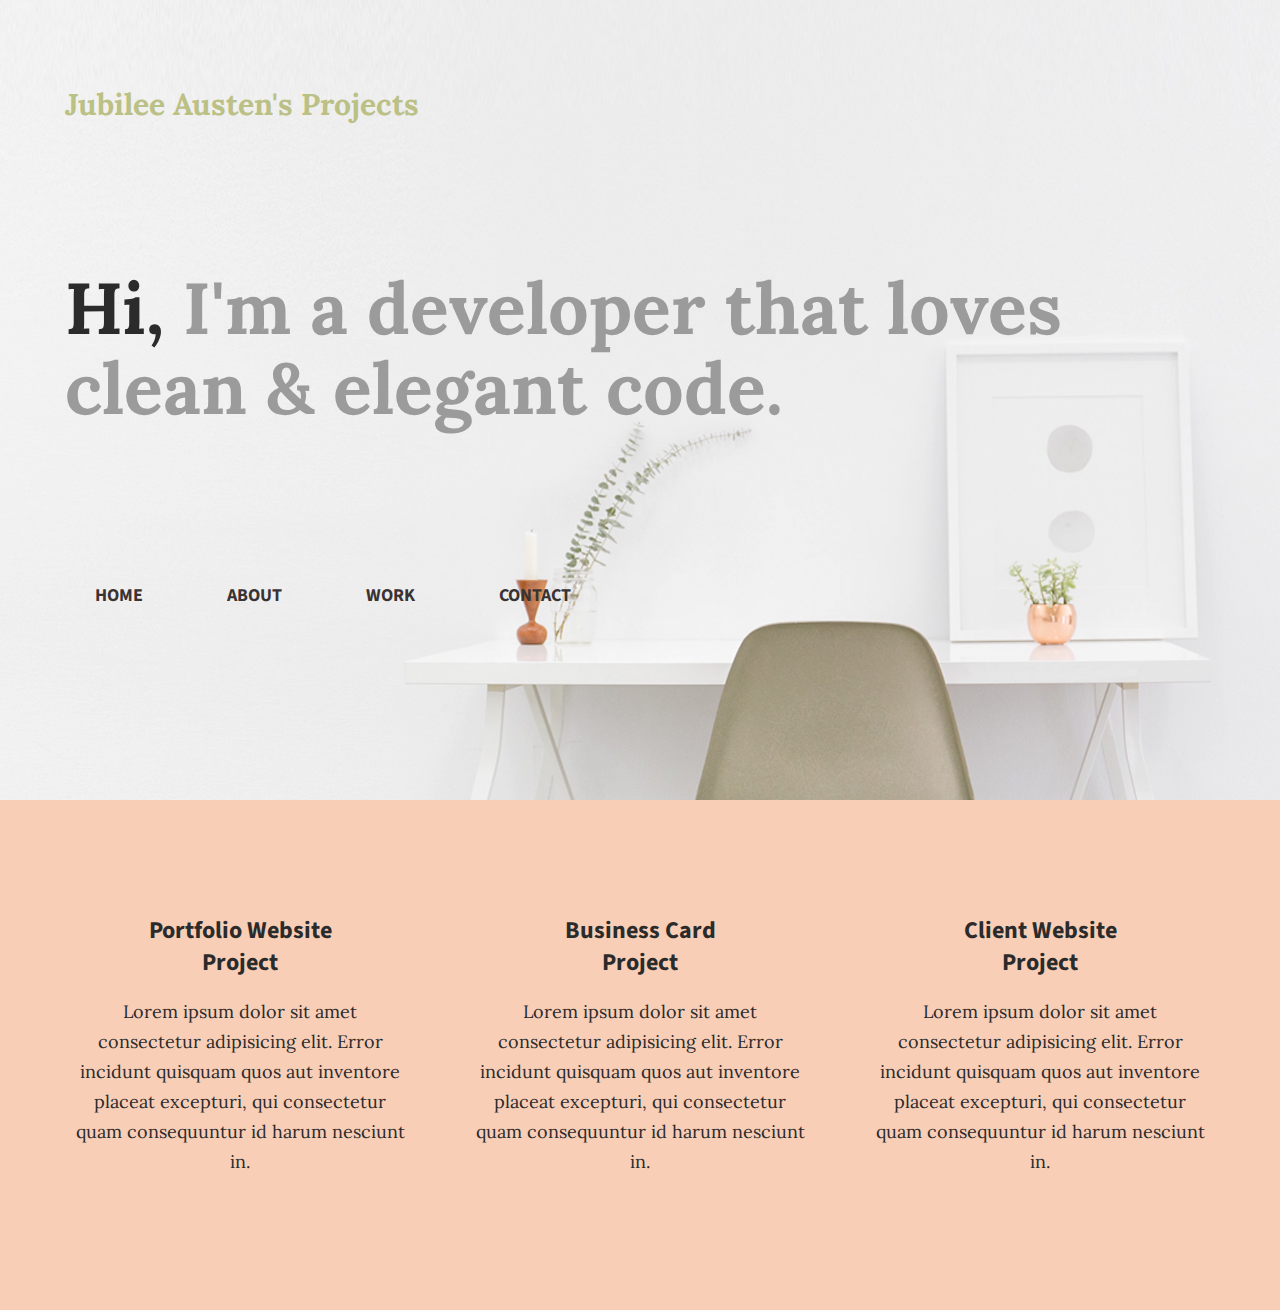
==== work/index.html @ 9075e857 "add a work-page and styles for page" ====
<!DOCTYPE html>
<html lang="en">
  <head>
    <meta charset="UTF-8" />
    <meta http-equiv="X-UA-Compatible" content="IE=edge" />
    <meta name="viewport" content="width=device-width, initial-scale=1.0" />
    <title>Projects' Page</title>
    <link rel="stylesheet" href="../css/main.css" />
    <link rel="stylesheet" href="../css/normalize.css" />
    <link
      href="https://fonts.googleapis.com/css?family=Source+Sans+Pro:400,700"
      rel="stylesheet"
      type="text/css"
    />
    <link rel="preconnect" href="https://fonts.googleapis.com" />
    <link rel="preconnect" href="https://fonts.gstatic.com" crossorigin />
    <link
      href="https://fonts.googleapis.com/css2?family=Lora:wght@400;700&family=Maven+Pro:wght@400;500&family=Mulish:ital,wght@0,200;0,300;0,400;0,500;0,600;0,800;0,900;1,200;1,300;1,400;1,500;1,600;1,700;1,800;1,900&family=Shizuru&display=swap"
      rel="stylesheet"
    />
  </head>
  <body class="container">
    <header>
      <div class="full-width">
        <div class="half-width">
          <h1>Jubilee Austen's Projects</h1>
          <h2>
            <span>Hi,</span> I'm a developer that loves clean &amp; elegant
            code.
          </h2>
        </div>
          <nav>
            <ul>
              <li><a href="../index.html">Home</a></li>
              <li><a href="#about">About</a></li>
              <li><a href="#work">Work</a></li>
              <li><a href="#contact">Contact</a></li>
            </ul>
          </nav>
        </div>
      </div>
    </header>
    <main>
      <section id="work">
        <div class="full-width">
      <div class="third-width">
        <h3>Portfolio Website Project</h3>
        <p>
          Lorem ipsum dolor sit amet consectetur adipisicing elit. Error
          incidunt quisquam quos aut inventore placeat excepturi, qui
          consectetur quam consequuntur id harum nesciunt in.
        </p>
      </div>
      <div class="third-width">
        <h3>Business Card Project</h3>
        <p>
          Lorem ipsum dolor sit amet consectetur adipisicing elit. Error
          incidunt quisquam quos aut inventore placeat excepturi, qui
          consectetur quam consequuntur id harum nesciunt in.
        </p>
      </div>
      <div class="third-width">
        <h3>Client Website Project</h3>
        <p>
          Lorem ipsum dolor sit amet consectetur adipisicing elit. Error
          incidunt quisquam quos aut inventore placeat excepturi, qui
          consectetur quam consequuntur id harum nesciunt in.
        </p>
      </div>
    </div>
    </section>
    </main>
  </body>
</html>
---- css/main.css ----
/***** BASE STYLES *****/

body {
  font-family: "Source Sans Pro", sans-serif;
  color: #2b2b2b;
}

/***** GRID *****/

.full-width {
  width: 1200px;
  margin: 0 auto;
  overflow: auto;
}

.half-width {
  width: 600px;
  float: left;
}

.third-width {
  width: 400px;
  float: left;
}

/***** HEADER *****/

header {
  height: 800px;
  background: url(../img/full-background.png) no-repeat center;
  background-size: cover;
  background-position: center;
  opacity: 1;
}

header h1 {
  padding: 65px 0 65px 25px;
  font-family: Lora;
  font-size: 30px;
  color: #bbc085;
}

nav {
  float: right;
  padding: 75px 25px;
  width: 1200px;
}

nav ul {
  margin: 0;
  padding: 0;
}
nav ul li {
  display: inline-block;
  margin-right: 1px;
}
nav ul li a {
  text-transform: uppercase;
  text-decoration: none;
  font-size: 18px;
  color: #3a3333;
  padding-left: 80px;
  font-weight: bold;
  z-index: 1000;
}

header h2 {
  width: 1000px;
  clear: none;
  font-family: Lora;
  font-size: 72px;
  line-height: 80px;
  color: #9b9b9b;
  padding: 20px 0 20px 25px;
}
header h2 span {
  color: #2b2b2b;
}

/***** ABOUT *****/

#about .full-width {
  padding: 80px 0;
}

#about h2 {
  font-family: Lora;
  font-size: 36px;
  padding-left: 10px;
  color: #2b2b2b;
}

#about p {
  font-size: 21px;
  color: #7f7f7f;
  line-height: 40px;
  padding-left: 15px;
  padding-right: 55px;
}

/***** WORK *****/

#work {
  text-align: center;
  background-color: #f9ceb7;
}

#work .full-width {
  padding: 115px 0;
}

#work img {
  padding-bottom: 30px;
}

#work h3 {
  font-size: 24px;
  line-height: 32px;
  width: 48%;
  margin: 0 auto;
  color: #2b2b2b;
}

#work p {
  font-family: Lora;
  font-size: 18px;
  line-height: 30px;
  padding: 0 35px;
}

/***** CONTACT *****/

#contact {
  background-color: #ebebeb;
}

#contact .full-width {
  padding: 110px 0;
}

#contact img#contact-img {
  margin-left: 25px;
  border: 12px solid #ffffff;
}

#contact h2,
#contact #email-header,
#contact #socialmedia-header,
#contact ul {
  padding-left: 115px;
}
#contact #envelope {
  padding: 0 10px 0 115px;
}

#contact h2 {
  font-family: Lora;
  font-size: 36px;
  line-height: 44px;
}
#contact #email-header {
  font-size: 32px;
  font-weight: 400;
  line-height: 44px;
  margin: -30px 0 5px 0;
}
#contact #socialmedia-header {
  font-weight: 700;
  font-size: 29px;
  line-height: 44px;
  margin: 40px 0 0 0;
}
#contact a {
  text-decoration: none;
  color: #c49075;
  font-weight: 700;
  font-size: 28px;
}

#contact ul {
  list-style: none;
}
#contact ul li {
  display: inline-block;
}
#contact ul img {
  padding-right: 48px;
}
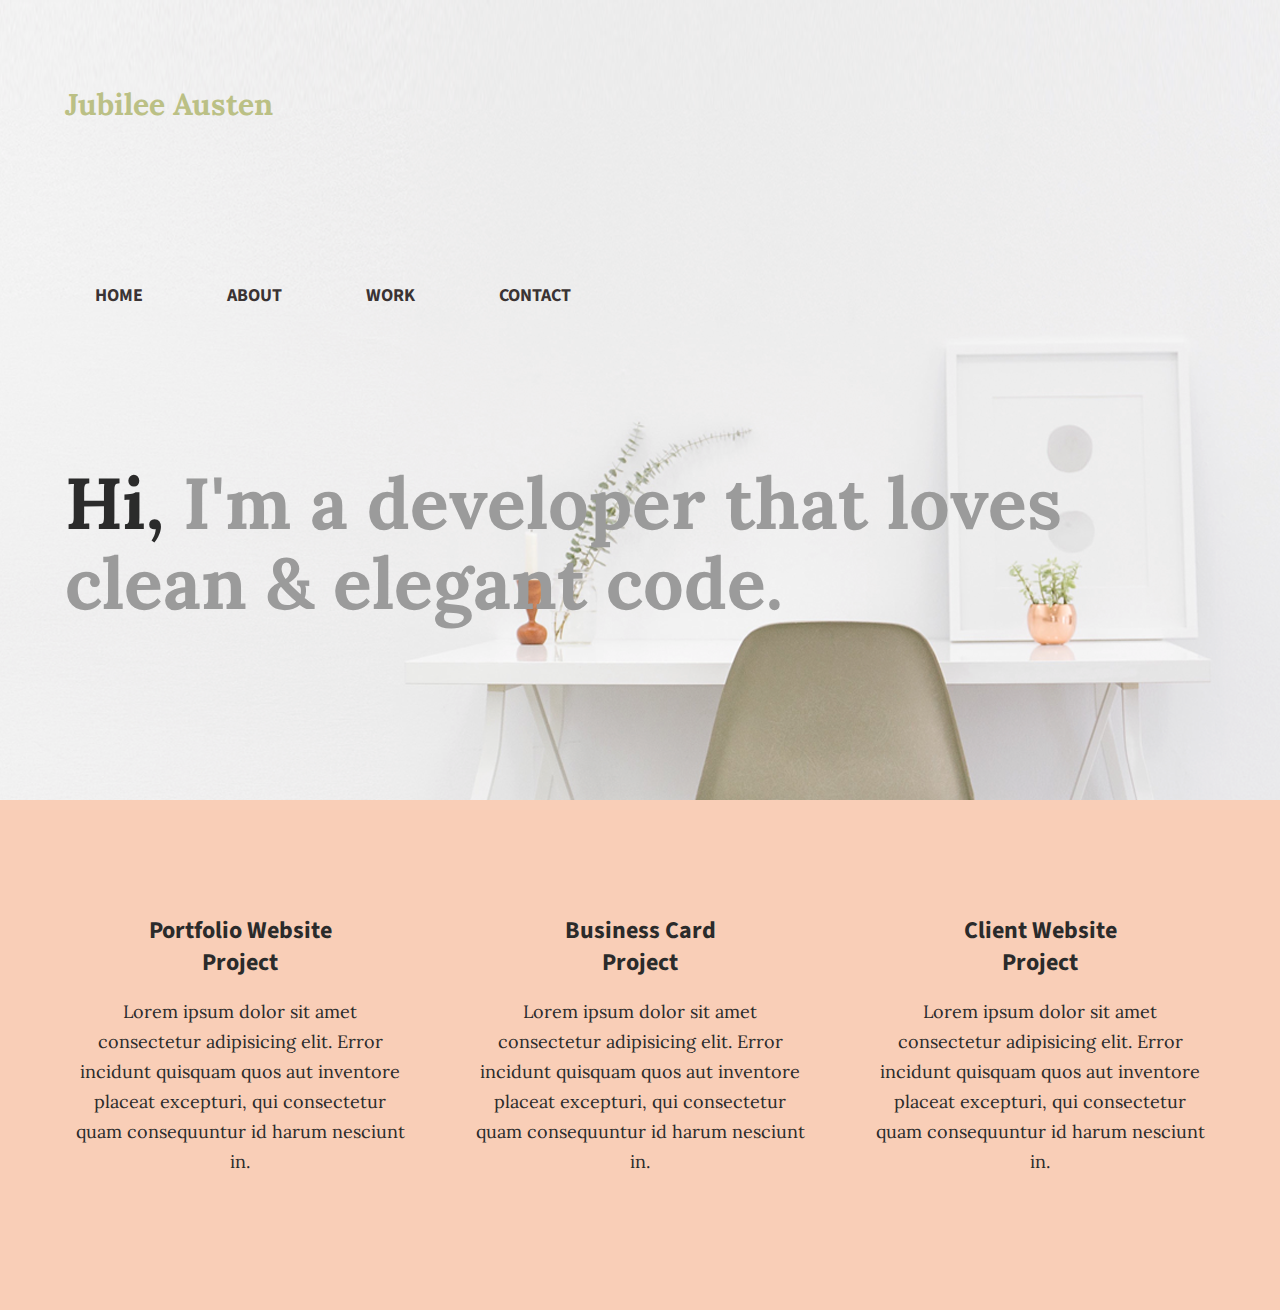
==== commit f54999ba: "add more styles to navbar" ====
--- a/work/index.html
+++ b/work/index.html
@@ -22,13 +22,8 @@
   <body class="container">
     <header>
       <div class="full-width">
-        <div class="half-width">
-          <h1>Jubilee Austen's Projects</h1>
-          <h2>
-            <span>Hi,</span> I'm a developer that loves clean &amp; elegant
-            code.
-          </h2>
-        </div>
+        <div>
+          <h1>Jubilee Austen</h1>
           <nav>
             <ul>
               <li><a href="../index.html">Home</a></li>
@@ -38,37 +33,43 @@
             </ul>
           </nav>
         </div>
+        <div class="full-width">
+          <h2>
+            <span>Hi,</span> I'm a developer that loves clean &amp; elegant
+            code.
+          </h2>
+        </div>
       </div>
     </header>
     <main>
       <section id="work">
         <div class="full-width">
-      <div class="third-width">
-        <h3>Portfolio Website Project</h3>
-        <p>
-          Lorem ipsum dolor sit amet consectetur adipisicing elit. Error
-          incidunt quisquam quos aut inventore placeat excepturi, qui
-          consectetur quam consequuntur id harum nesciunt in.
-        </p>
-      </div>
-      <div class="third-width">
-        <h3>Business Card Project</h3>
-        <p>
-          Lorem ipsum dolor sit amet consectetur adipisicing elit. Error
-          incidunt quisquam quos aut inventore placeat excepturi, qui
-          consectetur quam consequuntur id harum nesciunt in.
-        </p>
-      </div>
-      <div class="third-width">
-        <h3>Client Website Project</h3>
-        <p>
-          Lorem ipsum dolor sit amet consectetur adipisicing elit. Error
-          incidunt quisquam quos aut inventore placeat excepturi, qui
-          consectetur quam consequuntur id harum nesciunt in.
-        </p>
-      </div>
-    </div>
-    </section>
+          <div class="third-width">
+            <h3>Portfolio Website Project</h3>
+            <p>
+              Lorem ipsum dolor sit amet consectetur adipisicing elit. Error
+              incidunt quisquam quos aut inventore placeat excepturi, qui
+              consectetur quam consequuntur id harum nesciunt in.
+            </p>
+          </div>
+          <div class="third-width">
+            <h3>Business Card Project</h3>
+            <p>
+              Lorem ipsum dolor sit amet consectetur adipisicing elit. Error
+              incidunt quisquam quos aut inventore placeat excepturi, qui
+              consectetur quam consequuntur id harum nesciunt in.
+            </p>
+          </div>
+          <div class="third-width">
+            <h3>Client Website Project</h3>
+            <p>
+              Lorem ipsum dolor sit amet consectetur adipisicing elit. Error
+              incidunt quisquam quos aut inventore placeat excepturi, qui
+              consectetur quam consequuntur id harum nesciunt in.
+            </p>
+          </div>
+        </div>
+      </section>
     </main>
   </body>
 </html>
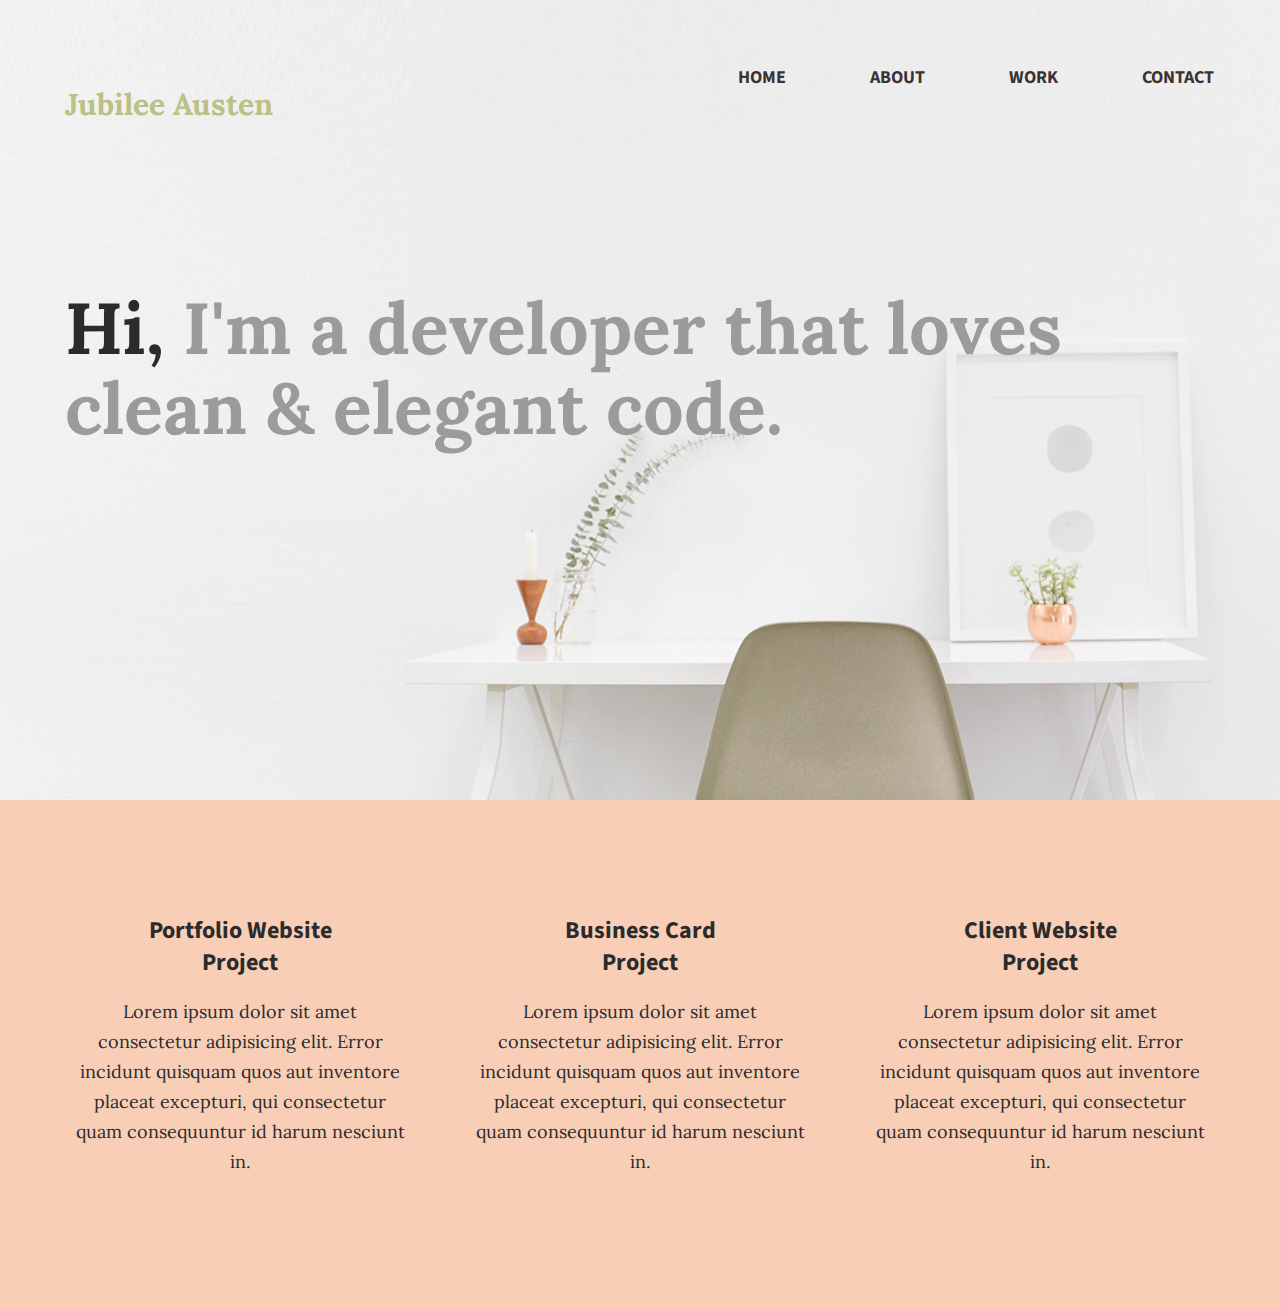
==== commit d4a5c41b: "align developer name next to nav bar with css styles" ====
--- a/work/index.html
+++ b/work/index.html
@@ -27,9 +27,9 @@
           <nav>
             <ul>
               <li><a href="../index.html">Home</a></li>
-              <li><a href="#about">About</a></li>
+              <li><a href="../index.html">About</a></li>
               <li><a href="#work">Work</a></li>
-              <li><a href="#contact">Contact</a></li>
+              <li><a href="../index.html">Contact</a></li>
             </ul>
           </nav>
         </div>
--- a/css/main.css
+++ b/css/main.css
@@ -38,12 +38,13 @@
   font-family: Lora;
   font-size: 30px;
   color: #bbc085;
+  display: inline-block;
 }
 
 nav {
   float: right;
-  padding: 75px 25px;
-  width: 1200px;
+  padding: 65px 25px;
+  /* width: 1200px; */
 }
 
 nav ul {
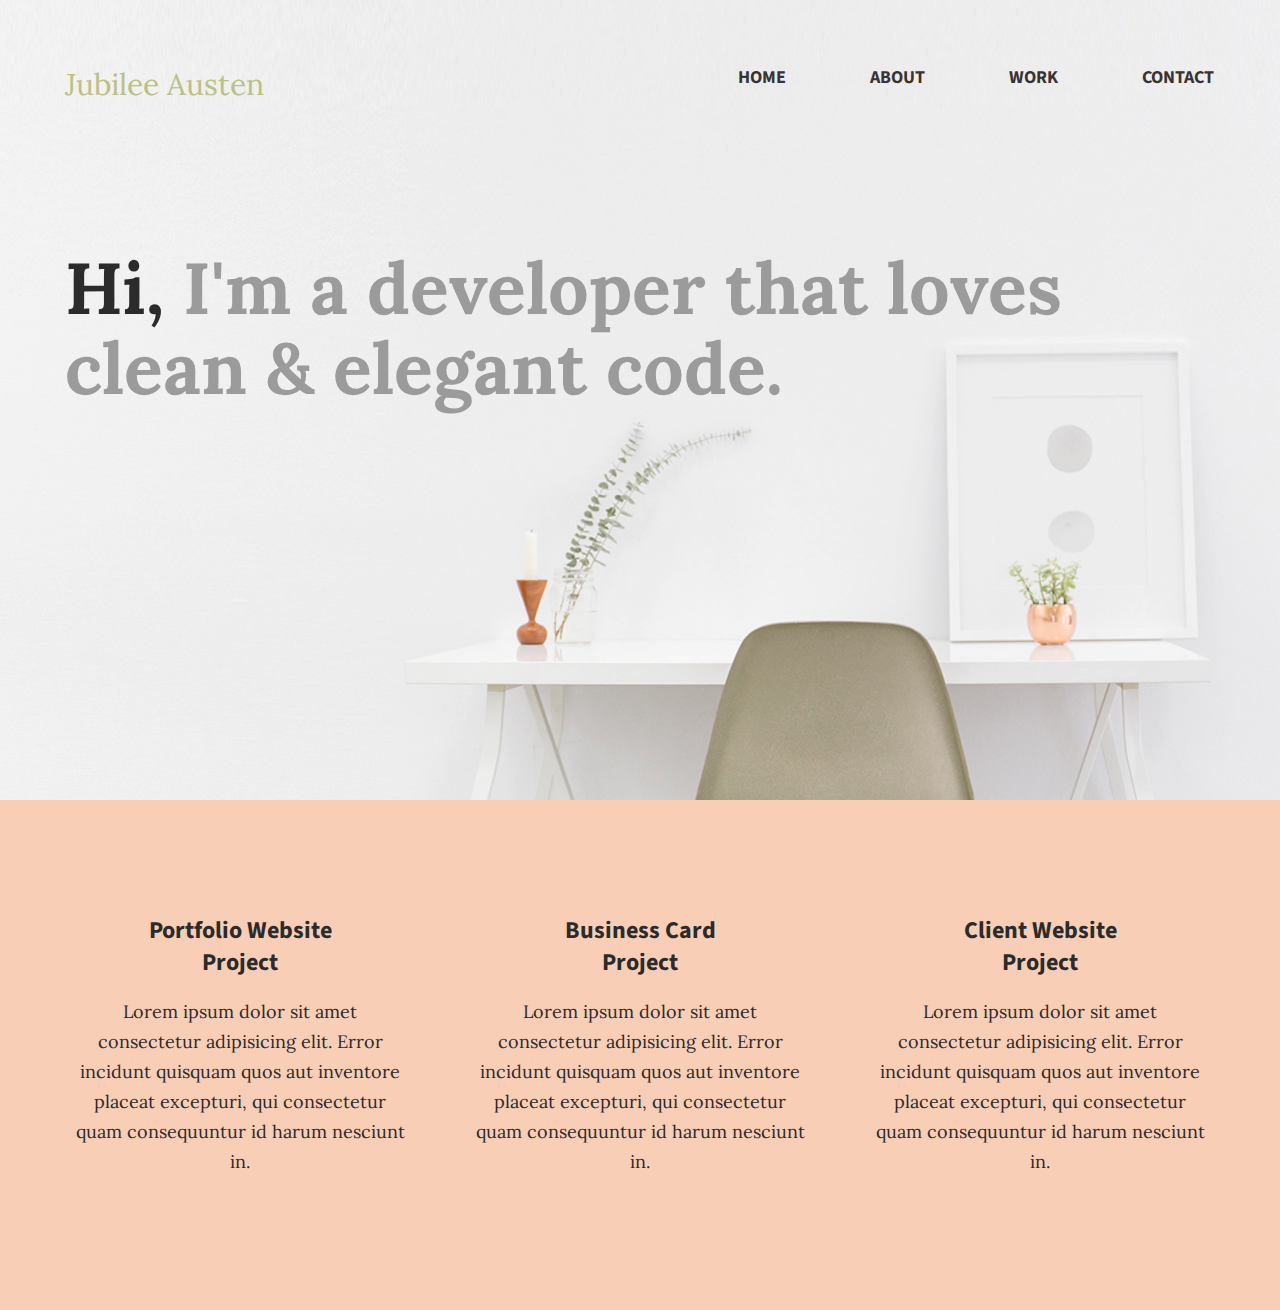
==== commit cbf72652: "align developer name next to nav bar with css styles" ====
--- a/work/index.html
+++ b/work/index.html
@@ -23,7 +23,7 @@
     <header>
       <div class="full-width">
         <div>
-          <h1>Jubilee Austen</h1>
+          <a class="logo" href="../index.html">Jubilee Austen</a>
           <nav>
             <ul>
               <li><a href="../index.html">Home</a></li>
--- a/css/main.css
+++ b/css/main.css
@@ -33,12 +33,13 @@
   opacity: 1;
 }
 
-header h1 {
+.logo {
   padding: 65px 0 65px 25px;
   font-family: Lora;
   font-size: 30px;
   color: #bbc085;
   display: inline-block;
+  text-decoration: none;
 }
 
 nav {
